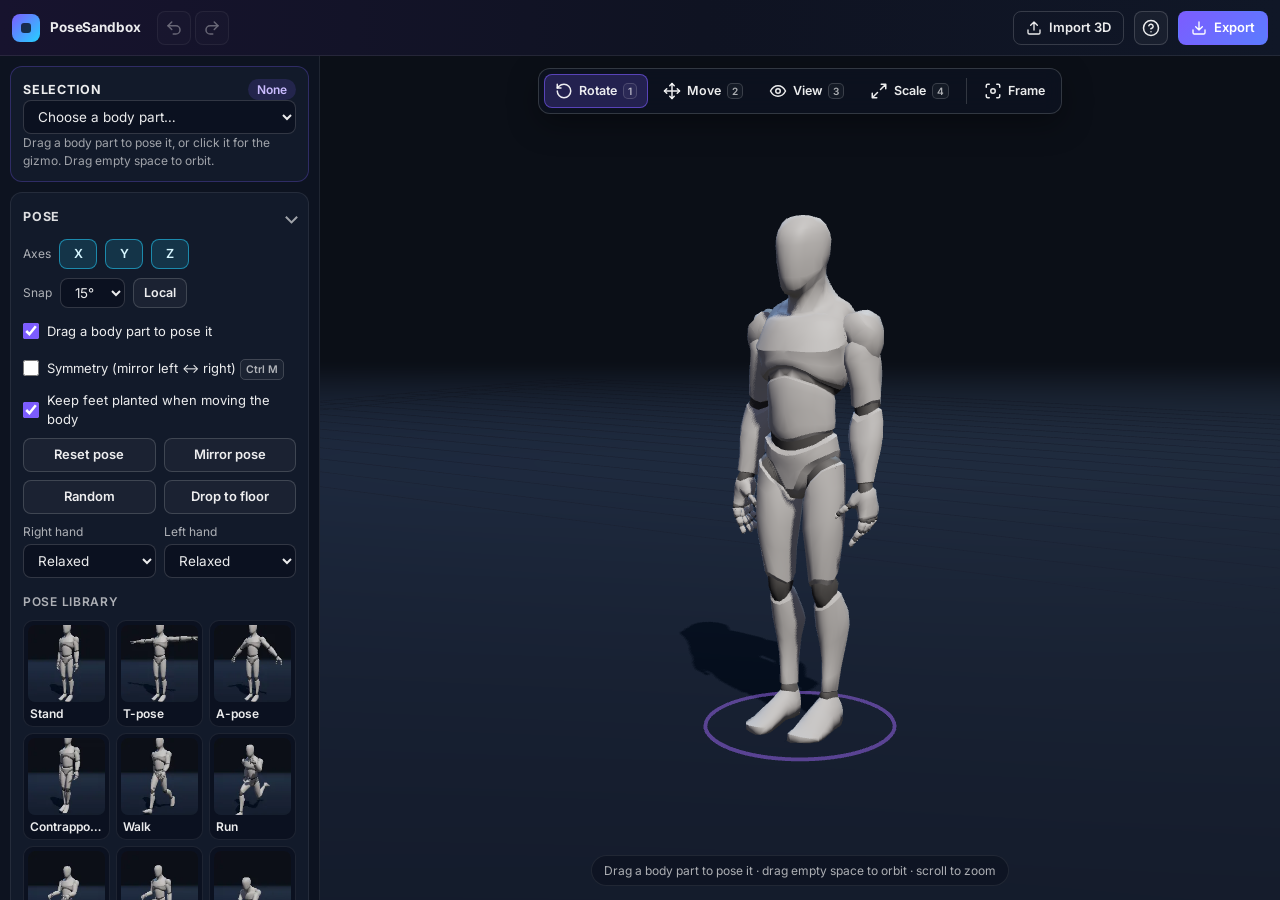
==== app.html @ a052dc4c "Several figures in one scene, and drag a body part to pose it Add figure / Remove figure (up to six)" ====
<!DOCTYPE html>
<html lang="en">
<head>
  <meta charset="UTF-8" />
  <meta name="viewport" content="width=device-width,initial-scale=1.0,viewport-fit=cover" />
  <meta name="description" content="PoseSandbox editor: pose an artist's mannequin in 3D, add props and lights, export clean PNG references." />
  <meta name="theme-color" content="#0b0f17" />
  <link rel="canonical" href="https://semo-el.github.io/PoseSandbox-V2/app.html" />
  <link rel="icon" type="image/svg+xml" href="./assets/favicon.svg" />
  <link rel="icon" type="image/png" sizes="48x48" href="./favicon.png" />
  <link rel="manifest" href="./site.webmanifest" />
  <title>PoseSandbox — Editor</title>
  <link rel="preconnect" href="https://fonts.googleapis.com" />
  <link rel="preconnect" href="https://fonts.gstatic.com" crossorigin />
  <link href="https://fonts.googleapis.com/css2?family=Inter:wght@400;500;600;700&display=swap" rel="stylesheet" />
  <link rel="stylesheet" href="./styles.css" />
  <script type="importmap">
    { "imports": { "three": "./vendor/three/three.module.js", "three/addons/": "./vendor/three/addons/" } }
  </script>
</head>
<body>
  <!-- icons: Lucide-style outlines, one family -->
  <svg width="0" height="0" style="position:absolute" aria-hidden="true">
    <defs>
      <symbol id="i-undo" viewBox="0 0 24 24"><path d="M9 14 4 9l5-5"/><path d="M4 9h10.5a5.5 5.5 0 0 1 0 11H11"/></symbol>
      <symbol id="i-redo" viewBox="0 0 24 24"><path d="m15 14 5-5-5-5"/><path d="M20 9H9.5a5.5 5.5 0 0 0 0 11H13"/></symbol>
      <symbol id="i-rotate" viewBox="0 0 24 24"><path d="M3 12a9 9 0 1 0 9-9 9.75 9.75 0 0 0-6.74 2.74L3 8"/><path d="M3 3v5h5"/></symbol>
      <symbol id="i-move" viewBox="0 0 24 24"><path d="M12 2v20M2 12h20"/><path d="m5 9-3 3 3 3M9 5l3-3 3 3M15 19l-3 3-3-3M19 9l3 3-3 3"/></symbol>
      <symbol id="i-scale" viewBox="0 0 24 24"><path d="M15 3h6v6M9 21H3v-6M21 3l-7 7M3 21l7-7"/></symbol>
      <symbol id="i-eye" viewBox="0 0 24 24"><path d="M2 12s3.5-7 10-7 10 7 10 7-3.5 7-10 7S2 12 2 12z"/><circle cx="12" cy="12" r="3"/></symbol>
      <symbol id="i-focus" viewBox="0 0 24 24"><path d="M3 7V5a2 2 0 0 1 2-2h2M17 3h2a2 2 0 0 1 2 2v2M21 17v2a2 2 0 0 1-2 2h-2M7 21H5a2 2 0 0 1-2-2v-2"/><circle cx="12" cy="12" r="3"/></symbol>
      <symbol id="i-download" viewBox="0 0 24 24"><path d="M21 15v4a2 2 0 0 1-2 2H5a2 2 0 0 1-2-2v-4"/><path d="m7 10 5 5 5-5M12 15V3"/></symbol>
      <symbol id="i-upload" viewBox="0 0 24 24"><path d="M21 15v4a2 2 0 0 1-2 2H5a2 2 0 0 1-2-2v-4"/><path d="m17 8-5-5-5 5M12 3v12"/></symbol>
      <symbol id="i-help" viewBox="0 0 24 24"><circle cx="12" cy="12" r="10"/><path d="M9.1 9a3 3 0 0 1 5.8 1c0 2-3 3-3 3M12 17h.01"/></symbol>
      <symbol id="i-bulb" viewBox="0 0 24 24"><path d="M9 18h6M10 22h4"/><path d="M12 2a7 7 0 0 0-4 12.7c.6.5 1 1.3 1 2.3h6c0-1 .4-1.8 1-2.3A7 7 0 0 0 12 2z"/></symbol>
      <symbol id="i-spot" viewBox="0 0 24 24"><path d="M9 3h6v4l3 7H6l3-7z"/><path d="M8 18l-2 3M16 18l2 3M12 18v3"/></symbol>
      <symbol id="i-trash" viewBox="0 0 24 24"><path d="M3 6h18M8 6V4h8v2M19 6l-1 14H6L5 6"/></symbol>
      <symbol id="i-copy" viewBox="0 0 24 24"><rect x="9" y="9" width="13" height="13" rx="2"/><path d="M5 15H4a2 2 0 0 1-2-2V4a2 2 0 0 1 2-2h9a2 2 0 0 1 2 2v1"/></symbol>
      <symbol id="i-x" viewBox="0 0 24 24"><path d="M18 6 6 18M6 6l12 12"/></symbol>
      <symbol id="i-sliders" viewBox="0 0 24 24"><path d="M4 21v-7M4 10V3M12 21v-9M12 8V3M20 21v-5M20 12V3M1 14h6M9 8h6M17 16h6"/></symbol>
    </defs>
  </svg>

  <header class="topbar">
    <a class="brand" href="./index.html" aria-label="PoseSandbox home"><span class="brand__mark" aria-hidden="true"></span><span class="brand__title">PoseSandbox</span></a>
    <div class="group" role="group" aria-label="History">
      <button class="iconbtn" id="btnUndo" type="button" aria-label="Undo" title="Undo (Ctrl+Z)" disabled><svg><use href="#i-undo"/></svg></button>
      <button class="iconbtn" id="btnRedo" type="button" aria-label="Redo" title="Redo (Ctrl+Shift+Z)" disabled><svg><use href="#i-redo"/></svg></button>
    </div>
    <div class="spacer"></div>
    <button class="btn btn--ghost" id="btnImport3D" type="button" title="Import a .glb or .gltf model"><svg><use href="#i-upload"/></svg><span class="lbl">Import 3D</span></button>
    <button class="iconbtn" id="btnHelp" type="button" aria-label="Help and shortcuts" title="Help (?)"><svg><use href="#i-help"/></svg></button>
    <button class="btn btn--primary" id="btnExport" type="button" title="Export PNG (Ctrl+E)"><svg><use href="#i-download"/></svg><span class="lbl">Export</span></button>
    <input id="fileModel" type="file" accept=".glb,.gltf" hidden />
  </header>

  <main class="layout">
    <aside class="panel" id="panel" aria-label="Tools">
      <button class="panel__handle" id="btnPanel" type="button" aria-expanded="false" aria-controls="panelBody"><svg><use href="#i-sliders"/></svg><span id="panelHandleText">Tools</span></button>
      <div class="panel__body" id="panelBody">

        <section class="card inspector" aria-labelledby="inspTitle">
          <div class="row row--between">
            <h2 class="card__title" id="inspTitle">Selection</h2>
            <span class="badge" id="selKind">None</span>
          </div>
          <label class="sr-only" for="jointSelect">Body part</label>
          <select id="jointSelect" class="select"></select>
          <p class="hint" id="selHint">Drag a body part to pose it, or click it for the gizmo. Drag empty space to orbit.</p>
          <div id="inspJoint" class="stack" hidden>
            <div class="row"><button class="btn" id="btnResetPart" type="button">Reset part</button><button class="btn" id="btnFocus" type="button">Focus <kbd>F</kbd></button></div>
          </div>
          <div id="inspItem" class="stack" hidden>
            <div class="row" id="propColorRow"><label class="label" for="propColor">Colour</label><input id="propColor" type="color" /></div>
            <div class="row"><button class="btn" id="btnDuplicate" type="button"><svg><use href="#i-copy"/></svg>Duplicate</button><button class="btn btn--danger" id="btnDelete" type="button"><svg><use href="#i-trash"/></svg>Delete</button></div>
            <button class="btn btn--link" id="btnLightSettings" type="button" hidden>Light settings ↓</button>
          </div>
        </section>

        <details class="card" data-key="pose" open>
          <summary>Pose</summary>
          <div class="stack">
            <div class="row" role="group" aria-label="Axis lock">
              <span class="label">Axes</span>
              <button class="chip is-on" data-axis="x" type="button" aria-pressed="true">X</button>
              <button class="chip is-on" data-axis="y" type="button" aria-pressed="true">Y</button>
              <button class="chip is-on" data-axis="z" type="button" aria-pressed="true">Z</button>
            </div>
            <div class="row">
              <label class="label" for="rotateSnap">Snap</label>
              <select id="rotateSnap" class="select select--sm"><option value="0">Off</option><option value="5">5°</option><option value="10">10°</option><option value="15" selected>15°</option><option value="45">45°</option></select>
              <button class="chip" id="btnSpace" type="button" aria-pressed="false" title="Gizmo axes follow the part (Local) or the world">Local</button>
            </div>
            <label class="toggle"><input type="checkbox" id="togGrab" checked /><span>Drag a body part to pose it</span></label>
            <label class="toggle"><input type="checkbox" id="togSym" /><span>Symmetry (mirror left ↔ right) <kbd>Ctrl M</kbd></span></label>
            <label class="toggle"><input type="checkbox" id="togPin" checked /><span>Keep feet planted when moving the body</span></label>
            <div class="grid2">
              <button class="btn" id="btnResetPose" type="button">Reset pose</button>
              <button class="btn" id="btnMirror" type="button">Mirror pose</button>
              <button class="btn" id="btnRandom" type="button">Random</button>
              <button class="btn" id="btnGround" type="button">Drop to floor</button>
            </div>
            <div class="grid2">
              <label class="field"><span class="label">Right hand</span><select id="handR" class="select" data-side="l"></select></label>
              <label class="field"><span class="label">Left hand</span><select id="handL" class="select" data-side="r"></select></label>
            </div>
            <h3 class="sub">Pose library</h3>
            <div class="tiles" id="presetGrid" aria-label="Pose library"></div>
          </div>
        </details>

        <details class="card" data-key="figure">
          <summary>Figure &amp; scene</summary>
          <div class="stack">
            <div class="grid2">
              <label class="field"><span class="label">Build</span><select id="figBuild" class="select"></select></label>
              <label class="field"><span class="label">Material</span><select id="figSkin" class="select"></select></label>
            </div>
            <p class="hint" id="figCount">One figure</p>
            <div class="grid2"><button class="btn" id="btnAddFigure" type="button">Add figure</button><button class="btn btn--danger" id="btnRemoveFigure" type="button" disabled>Remove figure</button></div>
            <label class="field"><span class="label">Background</span><select id="bgTone" class="select"></select></label>
            <div class="grid2">
              <label class="toggle"><input type="checkbox" id="togGrid" checked /><span>Grid</span></label>
              <label class="toggle"><input type="checkbox" id="togFloor" checked /><span>Floor</span></label>
              <label class="toggle"><input type="checkbox" id="togHighlight" checked /><span>Highlight</span></label>
              <label class="toggle"><input type="checkbox" id="togAxes" /><span>Axes</span></label>
            </div>
            <label class="toggle"><input type="checkbox" id="togPerf" /><span>Show render stats</span></label>
          </div>
        </details>

        <details class="card" data-key="props">
          <summary>Props</summary>
          <div class="stack">
            <div class="grid3" id="propButtons"></div>
            <div class="grid2"><button class="btn" id="btnScatter" type="button">Scatter 5</button><button class="btn btn--danger" id="btnClearProps" type="button">Remove all</button></div>
          </div>
        </details>

        <details class="card" data-key="lighting" id="lightingSection">
          <summary>Lighting</summary>
          <div class="stack">
            <div class="grid2">
              <label class="field"><span class="label">Studio preset</span><select id="lightPreset" class="select"><option value="studio">Studio</option><option value="flat">Flat</option><option value="moody">Moody</option><option value="rim">Rim</option><option value="sunset">Sunset</option></select></label>
              <label class="field"><span class="label">Key from</span><select id="keyDir" class="select"><option value="front_right">Front right</option><option value="front_left">Front left</option><option value="front">Front</option><option value="left">Side left</option><option value="right">Side right</option><option value="top">Top</option><option value="back_right">Back right</option><option value="back_left">Back left</option></select></label>
            </div>
            <div id="studioRows" class="stack stack--tight"></div>

            <h3 class="sub">Your lights</h3>
            <div class="grid2">
              <button class="btn" id="btnAddPoint" type="button"><svg><use href="#i-bulb"/></svg>Add point light</button>
              <button class="btn" id="btnAddSpot" type="button"><svg><use href="#i-spot"/></svg>Add spot light</button>
            </div>
            <ul class="list" id="lightList" aria-label="Your lights"></ul>
            <div id="lightEditor" class="stack editor" hidden>
              <div class="row row--between"><strong id="leTitle">Light</strong><span class="hint">Move <kbd>2</kbd> places it · Rotate <kbd>1</kbd> aims a spot</span></div>
              <div class="row"><label class="label" for="leColor">Colour</label><input type="color" id="leColor" /></div>
              <label class="slider"><span class="label">Brightness</span><input type="range" id="leIntensity" min="0" max="80" step="0.5" /><output id="leIntensityOut"></output></label>
              <label class="slider"><span class="label">Range</span><input type="range" id="leRange" min="0" max="20" step="0.1" /><output id="leRangeOut"></output></label>
              <label class="slider" data-spot><span class="label">Cone</span><input type="range" id="leAngle" min="3" max="85" step="1" /><output id="leAngleOut"></output></label>
              <label class="slider" data-spot><span class="label">Softness</span><input type="range" id="lePenumbra" min="0" max="1" step="0.01" /><output id="lePenumbraOut"></output></label>
              <div class="grid2">
                <label class="toggle"><input type="checkbox" id="leShadow" /><span>Cast shadows</span></label>
                <label class="toggle"><input type="checkbox" id="leBulb" /><span>Show bulb</span></label>
              </div>
              <div class="grid2"><button class="btn" id="leAim" type="button">Aim at figure</button><button class="btn btn--danger" id="leDelete" type="button"><svg><use href="#i-trash"/></svg>Delete light</button></div>
            </div>
          </div>
        </details>

        <details class="card" data-key="camera">
          <summary>Camera</summary>
          <div class="stack">
            <label class="slider"><span class="label">Lens</span><input type="range" id="lens" min="18" max="135" step="1" value="35" /><output id="lensOut">35 mm</output></label>
            <div class="grid3" id="viewButtons">
              <button class="btn" data-view="front" type="button">Front</button><button class="btn" data-view="left" type="button">Left</button><button class="btn" data-view="right" type="button">Right</button>
              <button class="btn" data-view="back" type="button">Back</button><button class="btn" data-view="top" type="button">Top</button><button class="btn" data-view="threequarter" type="button">¾ view</button>
            </div>
            <button class="btn" id="btnFrame" type="button">Frame the figure</button>
          </div>
        </details>

        <details class="card" data-key="reference">
          <summary>Reference image</summary>
          <div class="stack">
            <p class="hint">Pin a photo or sketch to the camera and match the pose to it. You can also drop an image on the view.</p>
            <div class="grid2"><button class="btn" id="btnRefLoad" type="button">Load image</button><button class="btn" id="btnRefClear" type="button">Clear</button></div>
            <input id="fileRef" type="file" accept="image/*" hidden />
            <div class="grid2">
              <label class="toggle"><input type="checkbox" id="refShow" /><span>Show</span></label>
              <label class="toggle"><input type="checkbox" id="refBehind" /><span>Behind figure</span></label>
              <label class="toggle"><input type="checkbox" id="refFlip" /><span>Flip</span></label>
            </div>
            <label class="slider"><span class="label">Opacity</span><input type="range" id="refOpacity" min="0.05" max="1" step="0.01" /><output></output></label>
            <label class="slider"><span class="label">Size</span><input type="range" id="refSize" min="0.1" max="1.6" step="0.01" /><output></output></label>
            <label class="slider"><span class="label">Offset X</span><input type="range" id="refOffsetX" min="-1" max="1" step="0.01" /><output></output></label>
            <label class="slider"><span class="label">Offset Y</span><input type="range" id="refOffsetY" min="-0.6" max="0.6" step="0.01" /><output></output></label>
          </div>
        </details>

        <details class="card" data-key="gallery">
          <summary>Saved poses</summary>
          <div class="stack">
            <label class="field"><span class="label">Notes (saved with the pose)</span><textarea id="poseNotes" class="textarea" rows="2" placeholder="e.g. hero pose, low angle"></textarea></label>
            <button class="btn btn--primary" id="btnSaveGallery" type="button">Save to gallery <kbd>Ctrl S</kbd></button>
            <div class="grid2"><button class="btn" id="btnSaveFile" type="button">Save file (.json)</button><button class="btn" id="btnOpenFile" type="button">Open files</button></div>
            <input id="filePose" type="file" accept=".json,application/json" multiple hidden />
            <div class="tiles" id="poseGallery" aria-label="Saved poses"></div>
            <div class="grid3"><button class="btn" id="btnRename" type="button">Rename</button><button class="btn" id="btnDeletePose" type="button">Delete</button><button class="btn" id="btnExportGallery" type="button">Export all</button></div>
            <button class="btn btn--danger" id="btnClearGallery" type="button">Delete all saved poses</button>
          </div>
        </details>
      </div>
    </aside>

    <section class="viewport" id="viewport" aria-label="3D view">
      <canvas id="c" aria-label="3D posing view"></canvas>
      <div class="vbar" role="toolbar" aria-label="Tools">
        <button class="vbtn is-on" data-mode="rotate" type="button" aria-pressed="true" title="Rotate (1)"><svg><use href="#i-rotate"/></svg><span>Rotate</span><kbd>1</kbd></button>
        <button class="vbtn" data-mode="move" type="button" aria-pressed="false" title="Move (2) — drag a hand or foot and the limb follows"><svg><use href="#i-move"/></svg><span>Move</span><kbd>2</kbd></button>
        <button class="vbtn" data-mode="view" type="button" aria-pressed="false" title="View only (3) — no gizmo"><svg><use href="#i-eye"/></svg><span>View</span><kbd>3</kbd></button>
        <button class="vbtn" data-mode="scale" type="button" aria-pressed="false" title="Scale (4)"><svg><use href="#i-scale"/></svg><span>Scale</span><kbd>4</kbd></button>
        <span class="vsep" aria-hidden="true"></span>
        <button class="vbtn" id="btnFocusBar" type="button" title="Frame selection (F)"><svg><use href="#i-focus"/></svg><span>Frame</span></button>
      </div>
      <p class="vhint" id="vhint">Drag a body part to pose it · drag empty space to orbit · scroll to zoom</p>
      <div class="perf" id="perf" hidden></div>
      <div class="toast" id="toast" role="status" aria-live="polite"></div>
      <div class="dropzone" id="dropzone" hidden>Drop an image (reference), a pose .json or a .glb model</div>
    </section>
  </main>

  <dialog id="exportDialog" aria-labelledby="exportTitle">
    <form method="dialog" class="dialog">
      <div class="row row--between"><h2 id="exportTitle">Export PNG</h2><button class="iconbtn" value="cancel" aria-label="Close"><svg><use href="#i-x"/></svg></button></div>
      <fieldset class="seg"><legend class="label">Size</legend>
        <label><input type="radio" name="scale" value="1" /><span>1×</span></label>
        <label><input type="radio" name="scale" value="2" checked /><span>2×</span></label>
        <label><input type="radio" name="scale" value="4" /><span>4×</span></label>
      </fieldset>
      <p class="hint" id="exportSize"></p>
      <fieldset class="stack stack--tight"><legend class="label">Include</legend>
        <label class="toggle"><input type="checkbox" name="transparent" /><span>Transparent background (figure + shadow only)</span></label>
        <label class="toggle"><input type="checkbox" name="floor" checked /><span>Floor and shadows</span></label>
        <label class="toggle"><input type="checkbox" name="grid" /><span>Grid</span></label>
        <label class="toggle"><input type="checkbox" name="reference" /><span>Reference image</span></label>
      </fieldset>
      <p class="hint">The gizmo, highlights and light bulbs are never included.</p>
      <div class="row row--end">
        <button class="btn" type="button" id="btnCopyPng"><svg><use href="#i-copy"/></svg>Copy</button>
        <button class="btn btn--primary" type="button" id="btnDownloadPng"><svg><use href="#i-download"/></svg>Download PNG</button>
      </div>
    </form>
  </dialog>

  <dialog id="helpDialog" aria-labelledby="helpTitle">
    <div class="dialog">
      <div class="row row--between"><h2 id="helpTitle">How it works</h2><form method="dialog"><button class="iconbtn" aria-label="Close"><svg><use href="#i-x"/></svg></button></form></div>
      <ul class="helplist">
        <li><b>Drag a body part</b> to pose it: a hand or foot pulls the whole limb, the pelvis moves the body over planted feet, the floor ring slides the figure, anything else swings about its joint.</li>
        <li><b>Click</b> a body part, prop or light to select it. <b>Drag empty space</b> to orbit, <b>right-drag</b> to pan, <b>scroll</b> to zoom.</li>
        <li><b>Add figure</b> (Figure &amp; scene) puts another mannequin in the scene; each has its own pose, build and material.</li>
        <li><b>Rotate</b> turns the selected joint. <b>Move</b> on a hand or foot bends the whole limb (IK); on the body it moves the hips with the feet planted; the ring on the floor moves the whole figure.</li>
        <li>Add <b>point and spot lights</b> in Lighting, then place them with Move and aim spots with Rotate.</li>
        <li><b>Export</b> gives a clean PNG (no gizmo) at 1×, 2× or 4×, optionally transparent.</li>
      </ul>
      <table class="keys">
        <tr><td><kbd>1</kbd> <kbd>2</kbd> <kbd>3</kbd> <kbd>4</kbd></td><td>Rotate · Move · View · Scale</td></tr>
        <tr><td><kbd>Ctrl Z</kbd> / <kbd>Ctrl Shift Z</kbd></td><td>Undo / redo</td></tr>
        <tr><td><kbd>F</kbd></td><td>Frame the selection</td></tr>
        <tr><td><kbd>[</kbd> <kbd>]</kbd></td><td>Select the parent / child joint</td></tr>
        <tr><td><kbd>Ctrl M</kbd></td><td>Symmetry on/off</td></tr>
        <tr><td><kbd>Ctrl D</kbd></td><td>Duplicate the figure, prop or light</td></tr>
        <tr><td><kbd>Delete</kbd></td><td>Delete prop, light or model (a figure: select its floor ring)</td></tr>
        <tr><td><kbd>Ctrl S</kbd> · <kbd>Ctrl E</kbd></td><td>Save to gallery · Export</td></tr>
        <tr><td><kbd>Esc</kbd></td><td>Deselect</td></tr>
      </table>
      <p class="hint">Your work is kept in this browser between visits. Use “Save file” or “Export all” for a backup.</p>
    </div>
  </dialog>

  <div class="fatal" id="fatal" hidden><h2>Something went wrong</h2><pre id="fatalText"></pre><p>Try a reload. If it keeps happening, your browser may not support WebGL.</p></div>

  <script type="module" src="./app.js"></script>
</body>
</html>
---- styles.css ----
/* styles.css — PoseSandbox editor */
:root {
  --bg: #0b0f17;
  --surface: #121a2a;
  --surface2: #172136;
  --line: rgba(255, 255, 255, 0.08);
  --line2: rgba(255, 255, 255, 0.16);
  --text: rgba(255, 255, 255, 0.92);
  --muted: rgba(255, 255, 255, 0.66);
  --faint: rgba(255, 255, 255, 0.6);
  --accent: #7c5cff;
  --accent2: #24d2ff;
  --danger: #ff6b86;
  --r: 10px;
  --font: "Inter", system-ui, -apple-system, "Segoe UI", Roboto, sans-serif;
  --topbar: 56px;
  --panel-w: 320px;
  --tap: 34px;
}
@media (pointer: coarse) { :root { --tap: 44px; } }

* { box-sizing: border-box; }
html, body { height: 100%; margin: 0; }
body { background: var(--bg); color: var(--text); font: 13.5px/1.45 var(--font); overflow: hidden; -webkit-font-smoothing: antialiased; }
button, input, select, textarea { font: inherit; color: inherit; }
svg { width: 18px; height: 18px; fill: none; stroke: currentColor; stroke-width: 2; stroke-linecap: round; stroke-linejoin: round; flex: none; }
kbd { font: 600 10.5px/1 var(--font); padding: 3px 5px; border-radius: 5px; border: 1px solid var(--line2); color: var(--muted); background: rgba(255,255,255,0.04); }
.sr-only { position: absolute; width: 1px; height: 1px; overflow: hidden; clip: rect(0 0 0 0); white-space: nowrap; }
:focus-visible { outline: 2px solid var(--accent2); outline-offset: 2px; }
[hidden] { display: none !important; }

/* top bar */
.topbar { height: var(--topbar); display: flex; align-items: center; gap: 10px; padding: 0 12px; padding-top: env(safe-area-inset-top); border-bottom: 1px solid var(--line); background: linear-gradient(90deg, #17132e, #0f1322 55%, #101727); }
.brand { display: flex; align-items: center; gap: 10px; color: var(--text); text-decoration: none; font-weight: 700; letter-spacing: -0.01em; margin-right: 6px; }
.brand__mark { width: 28px; height: 28px; border-radius: 8px; background: linear-gradient(135deg, var(--accent), var(--accent2)); position: relative; }
.brand__mark::after { content: ""; position: absolute; inset: 9px; border-radius: 3px; background: rgba(0,0,0,0.7); }
.group { display: flex; gap: 4px; }
.spacer { flex: 1; }

/* buttons */
.btn, .iconbtn, .chip, .vbtn { border: 1px solid var(--line2); background: rgba(255,255,255,0.04); border-radius: 8px; cursor: pointer; transition: background .15s, border-color .15s, transform .08s; }
.btn { min-height: var(--tap); padding: 0 12px; display: inline-flex; align-items: center; justify-content: center; gap: 7px; font-weight: 600; font-size: 13px; }
.btn svg { width: 16px; height: 16px; }
.btn:hover, .iconbtn:hover, .chip:hover, .vbtn:hover { background: rgba(255,255,255,0.09); border-color: rgba(255,255,255,0.24); }
.btn:active, .iconbtn:active, .vbtn:active { transform: scale(0.97); }
.btn:disabled, .iconbtn:disabled { opacity: 0.38; cursor: default; transform: none; }
.btn--primary { background: linear-gradient(135deg, #7c5cff, #5b7cff); border-color: transparent; color: #fff; }
.btn--primary:hover { background: linear-gradient(135deg, #8d71ff, #6d8bff); }
.btn--ghost { background: transparent; }
.btn--danger { color: #ffb3c1; border-color: rgba(255,107,134,0.35); }
.btn--danger:hover { background: rgba(255,107,134,0.12); border-color: rgba(255,107,134,0.6); }
.btn--link { border: 0; background: none; color: var(--accent2); padding: 0; min-height: 0; justify-content: flex-start; }
.iconbtn { width: var(--tap); height: var(--tap); display: inline-grid; place-items: center; padding: 0; }
.chip { min-height: 30px; min-width: 38px; padding: 0 10px; font-weight: 600; font-size: 12.5px; }
.chip.is-on, .chip[aria-pressed="true"] { background: rgba(36,210,255,0.14); border-color: rgba(36,210,255,0.55); color: #d6f6ff; }

/* layout */
.layout { height: calc(100% - var(--topbar)); display: grid; grid-template-columns: var(--panel-w) minmax(0, 1fr); }
.panel { border-right: 1px solid var(--line); background: #0d1320; min-height: 0; display: flex; flex-direction: column; }
.panel__handle { display: none; }
.panel__body { overflow-y: auto; padding: 10px; display: flex; flex-direction: column; gap: 10px; overscroll-behavior: contain; scrollbar-width: thin; scrollbar-color: #2a3550 transparent; }

.card { background: var(--surface); border: 1px solid var(--line); border-radius: 12px; padding: 12px; }
.card > summary { cursor: pointer; list-style: none; font-weight: 700; font-size: 12.5px; letter-spacing: 0.06em; text-transform: uppercase; color: rgba(255,255,255,0.86); display: flex; align-items: center; justify-content: space-between; min-height: 24px; }
.card > summary::-webkit-details-marker { display: none; }
.card > summary::after { content: ""; width: 7px; height: 7px; border-right: 2px solid var(--faint); border-bottom: 2px solid var(--faint); transform: rotate(-45deg); transition: transform .15s; }
.card[open] > summary { margin-bottom: 10px; }
.card[open] > summary::after { transform: rotate(45deg); }
.card__title { margin: 0; font-size: 12.5px; letter-spacing: 0.06em; text-transform: uppercase; }
.inspector { border-color: rgba(124,92,255,0.28); }
.badge { font-size: 12px; font-weight: 600; color: #cbbcff; background: rgba(124,92,255,0.16); border-radius: 999px; padding: 2px 9px; max-width: 60%; overflow: hidden; text-overflow: ellipsis; white-space: nowrap; }

.stack { display: flex; flex-direction: column; gap: 9px; }
.stack--tight { gap: 6px; }
.row { display: flex; align-items: center; gap: 8px; flex-wrap: wrap; }
.row--between { justify-content: space-between; flex-wrap: nowrap; }
.row--end { justify-content: flex-end; }
.row .btn { flex: 1; }
.grid2 { display: grid; grid-template-columns: 1fr 1fr; gap: 8px; }
.grid3 { display: grid; grid-template-columns: repeat(3, 1fr); gap: 6px; }
.grid3 .btn { padding: 0 6px; font-size: 12.5px; }
.sub { margin: 6px 0 0; font-size: 12px; color: var(--muted); font-weight: 600; text-transform: uppercase; letter-spacing: 0.06em; }
.label { font-size: 12px; color: var(--muted); }
.hint { margin: 0; font-size: 12px; color: var(--faint); }
.field { display: flex; flex-direction: column; gap: 4px; min-width: 0; }

.select, .textarea { width: 100%; background: #0b1120; border: 1px solid var(--line2); border-radius: 8px; padding: 0 10px; min-height: var(--tap); }
.select--sm { width: auto; min-height: 30px; }
.textarea { padding: 8px 10px; resize: vertical; }
input[type="color"] { width: 44px; height: 30px; padding: 0 2px; border: 1px solid var(--line2); border-radius: 8px; background: #0b1120; cursor: pointer; }
.toggle { display: flex; align-items: center; gap: 8px; cursor: pointer; min-height: 28px; font-size: 13px; }
.toggle input { width: 16px; height: 16px; accent-color: var(--accent); margin: 0; flex: none; }
.slider { display: grid; grid-template-columns: 74px minmax(0, 1fr) 52px; align-items: center; gap: 8px; }
.slider input { width: 100%; accent-color: var(--accent); }
.slider output { font-size: 12px; color: var(--muted); text-align: right; font-variant-numeric: tabular-nums; }
.studio-row { display: grid; grid-template-columns: 74px minmax(0, 1fr) 44px; align-items: center; gap: 8px; }
.studio-row input[type="range"] { width: 100%; accent-color: var(--accent); }

/* tiles (presets, gallery) */
.tiles { display: grid; grid-template-columns: repeat(auto-fill, minmax(84px, 1fr)); gap: 6px; }
.tile { display: flex; flex-direction: column; align-items: stretch; gap: 3px; padding: 4px; border-radius: 10px; border: 1px solid var(--line); background: #0b1120; cursor: pointer; text-align: left; min-width: 0; }
.tile img { width: 100%; aspect-ratio: 1; object-fit: cover; border-radius: 7px; background: #0f1625; display: block; }
.tile__name { font-size: 12px; font-weight: 600; white-space: nowrap; overflow: hidden; text-overflow: ellipsis; padding: 0 2px; }
.tile__meta { font-size: 11px; color: var(--faint); padding: 0 2px; }
.tile:hover { border-color: var(--line2); }
.tile.is-active { border-color: rgba(124,92,255,0.75); box-shadow: 0 0 0 1px rgba(124,92,255,0.4); }

/* lights list */
.list { list-style: none; margin: 0; padding: 0; display: flex; flex-direction: column; gap: 6px; }
.list li { display: flex; gap: 6px; }
.list .pick { flex: 1; min-height: var(--tap); display: flex; align-items: center; gap: 9px; padding: 0 10px; border-radius: 8px; border: 1px solid var(--line); background: #0b1120; cursor: pointer; text-align: left; }
.list .pick[aria-pressed="true"] { border-color: rgba(124,92,255,0.75); background: rgba(124,92,255,0.1); }
.swatch { width: 14px; height: 14px; border-radius: 50%; box-shadow: 0 0 10px currentColor; background: currentColor; flex: none; }
.editor { border-top: 1px solid var(--line); padding-top: 10px; }

/* viewport */
.viewport { position: relative; min-width: 0; min-height: 0; overflow: hidden; }
#c { position: absolute; inset: 0; width: 100%; height: 100%; display: block; touch-action: none; outline: none; }
.vbar { position: absolute; top: 12px; left: 50%; transform: translateX(-50%); display: flex; gap: 4px; padding: 5px; border-radius: 12px; background: rgba(13,19,32,0.82); border: 1px solid var(--line2); backdrop-filter: blur(10px); box-shadow: 0 10px 30px rgba(0,0,0,0.35); }
.vbtn { display: inline-flex; align-items: center; gap: 6px; min-height: var(--tap); padding: 0 10px; border-color: transparent; background: transparent; font-weight: 600; font-size: 12.5px; }
.vbtn.is-on { background: rgba(124,92,255,0.22); border-color: rgba(124,92,255,0.6); }
.vbtn kbd { padding: 2px 4px; font-size: 10px; }
.vsep { width: 1px; background: var(--line2); margin: 4px 2px; }
.vhint { position: absolute; left: 50%; bottom: 14px; transform: translateX(-50%); margin: 0; padding: 6px 12px; border-radius: 999px; background: rgba(13,19,32,0.72); border: 1px solid var(--line); font-size: 12px; color: var(--muted); white-space: nowrap; max-width: calc(100% - 24px); overflow: hidden; text-overflow: ellipsis; pointer-events: none; }
.perf { position: absolute; top: 12px; right: 12px; font: 12px/1.4 ui-monospace, Consolas, monospace; color: #bfe9ff; background: rgba(0,0,0,0.5); padding: 6px 9px; border-radius: 8px; pointer-events: none; }
.toast { position: absolute; left: 50%; bottom: 52px; transform: translate(-50%, 8px); opacity: 0; transition: opacity .18s, transform .18s; background: #1b2540; border: 1px solid var(--line2); padding: 8px 14px; border-radius: 10px; font-weight: 600; pointer-events: none; max-width: calc(100% - 24px); text-align: center; }
.toast.show { opacity: 1; transform: translate(-50%, 0); }
.dropzone { position: absolute; inset: 12px; display: grid; place-items: center; border: 2px dashed rgba(36,210,255,0.6); border-radius: 16px; background: rgba(11,15,23,0.7); font-weight: 600; font-size: 15px; pointer-events: none; }

/* dialogs */
dialog { border: 1px solid var(--line2); border-radius: 14px; background: #111a2b; color: var(--text); padding: 0; width: min(440px, calc(100vw - 24px)); box-shadow: 0 30px 80px rgba(0,0,0,0.6); }
dialog::backdrop { background: rgba(4,6,12,0.6); backdrop-filter: blur(2px); }
.dialog { padding: 16px; display: flex; flex-direction: column; gap: 12px; }
.dialog h2 { margin: 0; font-size: 19px; letter-spacing: -0.01em; }
fieldset { border: 0; padding: 0; margin: 0; }
.seg { display: flex; gap: 6px; align-items: center; }
.seg legend { margin-bottom: 6px; }
.seg label { flex: 1; }
.seg input { position: absolute; opacity: 0; }
.seg span { display: grid; place-items: center; min-height: 38px; border-radius: 8px; border: 1px solid var(--line2); cursor: pointer; font-weight: 700; }
.seg input:checked + span { background: rgba(124,92,255,0.24); border-color: rgba(124,92,255,0.7); }
.seg input:focus-visible + span { outline: 2px solid var(--accent2); outline-offset: 2px; }
.helplist { margin: 0; padding-left: 18px; display: flex; flex-direction: column; gap: 6px; color: var(--muted); }
.helplist b { color: var(--text); }
.keys { border-collapse: collapse; width: 100%; font-size: 13px; }
.keys td { padding: 5px 0; border-bottom: 1px solid var(--line); }
.keys td:first-child { white-space: nowrap; padding-right: 12px; }
.fatal { position: fixed; inset: 0; display: grid; place-content: center; gap: 8px; padding: 24px; background: rgba(5,7,12,0.92); z-index: 10; text-align: center; }
.fatal pre { max-width: 90vw; white-space: pre-wrap; color: var(--danger); text-align: left; }

/* phones and small tablets: the view takes the screen, tools live in a bottom sheet */
@media (max-width: 820px) {
  :root { --topbar: 52px; }
  .lbl, .brand__title { display: none; }
  .layout { display: block; position: relative; }
  .viewport { position: absolute; inset: 0; }
  .panel { position: absolute; left: 0; right: 0; bottom: 0; z-index: 5; max-height: 72%; border-right: 0; border-top: 1px solid var(--line2); border-radius: 16px 16px 0 0; box-shadow: 0 -12px 40px rgba(0,0,0,0.5); transform: translateY(calc(100% - 52px - env(safe-area-inset-bottom))); transition: transform .25s ease; }
  .panel.is-open { transform: none; }
  .panel__handle { display: flex; align-items: center; justify-content: center; gap: 8px; min-height: 52px; border: 0; background: none; font-weight: 700; cursor: pointer; flex: none; }
  .panel__body { padding-bottom: calc(12px + env(safe-area-inset-bottom)); }
  .vbar { top: 10px; max-width: calc(100% - 16px); }
  .vbtn span, .vbtn kbd { display: none; }
  .vhint { bottom: 64px; }
  .toast { bottom: 100px; }
}
@media (prefers-reduced-motion: reduce) { *, *::before, *::after { transition: none !important; } }
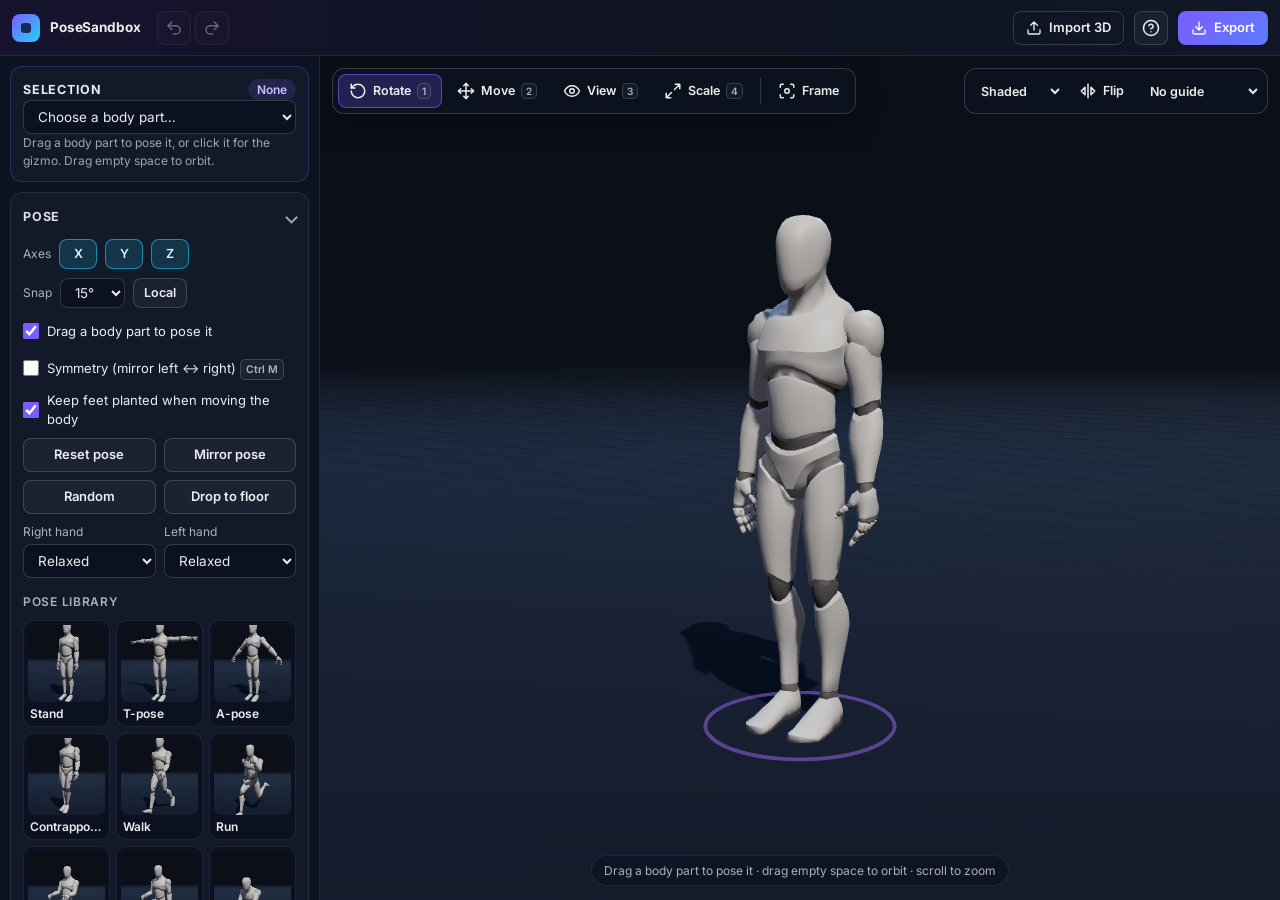
==== commit f228eaaf: "Looks, flip and framing guides: see the pose the way you will draw it Look (top right, key L): Value" ====
--- a/app.html
+++ b/app.html
@@ -37,6 +37,7 @@
       <symbol id="i-trash" viewBox="0 0 24 24"><path d="M3 6h18M8 6V4h8v2M19 6l-1 14H6L5 6"/></symbol>
       <symbol id="i-copy" viewBox="0 0 24 24"><rect x="9" y="9" width="13" height="13" rx="2"/><path d="M5 15H4a2 2 0 0 1-2-2V4a2 2 0 0 1 2-2h9a2 2 0 0 1 2 2v1"/></symbol>
       <symbol id="i-x" viewBox="0 0 24 24"><path d="M18 6 6 18M6 6l12 12"/></symbol>
+      <symbol id="i-flip" viewBox="0 0 24 24"><path d="M12 3v18"/><path d="M8 7 3 12l5 5V7zM16 7l5 5-5 5V7z"/></symbol>
       <symbol id="i-sliders" viewBox="0 0 24 24"><path d="M4 21v-7M4 10V3M12 21v-9M12 8V3M20 21v-5M20 12V3M1 14h6M9 8h6M17 16h6"/></symbol>
     </defs>
   </svg>
@@ -223,6 +224,14 @@
         <span class="vsep" aria-hidden="true"></span>
         <button class="vbtn" id="btnFocusBar" type="button" title="Frame selection (F)"><svg><use href="#i-focus"/></svg><span>Frame</span></button>
       </div>
+      <div class="vopts" role="group" aria-label="Picture">
+        <label class="sr-only" for="lookSelect">Look</label>
+        <select id="lookSelect" class="select select--sm" title="How the picture is drawn (L)"></select>
+        <button class="vbtn" id="btnFlip" type="button" aria-pressed="false" title="Flip the view left ↔ right (H)"><svg><use href="#i-flip"/></svg><span>Flip</span></button>
+        <label class="sr-only" for="guideSelect">Framing guide</label>
+        <select id="guideSelect" class="select select--sm" title="Framing guide — Export crops to it"></select>
+      </div>
+      <div class="guide" id="guide" hidden></div>
       <p class="vhint" id="vhint">Drag a body part to pose it · drag empty space to orbit · scroll to zoom</p>
       <div class="perf" id="perf" hidden></div>
       <div class="toast" id="toast" role="status" aria-live="polite"></div>
@@ -262,12 +271,14 @@
         <li><b>Add figure</b> (Figure &amp; scene) puts another mannequin in the scene; each has its own pose, build and material.</li>
         <li><b>Rotate</b> turns the selected joint. <b>Move</b> on a hand or foot bends the whole limb (IK); on the body it moves the hips with the feet planted; the ring on the floor moves the whole figure.</li>
         <li>Add <b>point and spot lights</b> in Lighting, then place them with Move and aim spots with Rotate.</li>
-        <li><b>Export</b> gives a clean PNG (no gizmo) at 1×, 2× or 4×, optionally transparent.</li>
+        <li><b>Look</b> (top right) redraws the picture as flat <b>Values</b>, <b>Ink</b> line art or a <b>Silhouette</b>; <b>Flip</b> mirrors the view; a <b>framing guide</b> shows the crop.</li>
+        <li><b>Export</b> gives a clean PNG (no gizmo) of what you see — look, flip and crop included — at 1×, 2× or 4×, optionally transparent.</li>
       </ul>
       <table class="keys">
         <tr><td><kbd>1</kbd> <kbd>2</kbd> <kbd>3</kbd> <kbd>4</kbd></td><td>Rotate · Move · View · Scale</td></tr>
         <tr><td><kbd>Ctrl Z</kbd> / <kbd>Ctrl Shift Z</kbd></td><td>Undo / redo</td></tr>
         <tr><td><kbd>F</kbd></td><td>Frame the selection</td></tr>
+        <tr><td><kbd>L</kbd> · <kbd>H</kbd></td><td>Next look · Flip the view</td></tr>
         <tr><td><kbd>[</kbd> <kbd>]</kbd></td><td>Select the parent / child joint</td></tr>
         <tr><td><kbd>Ctrl M</kbd></td><td>Symmetry on/off</td></tr>
         <tr><td><kbd>Ctrl D</kbd></td><td>Duplicate the figure, prop or light</td></tr>
--- a/styles.css
+++ b/styles.css
@@ -116,11 +116,20 @@
 /* viewport */
 .viewport { position: relative; min-width: 0; min-height: 0; overflow: hidden; }
 #c { position: absolute; inset: 0; width: 100%; height: 100%; display: block; touch-action: none; outline: none; }
-.vbar { position: absolute; top: 12px; left: 50%; transform: translateX(-50%); display: flex; gap: 4px; padding: 5px; border-radius: 12px; background: rgba(13,19,32,0.82); border: 1px solid var(--line2); backdrop-filter: blur(10px); box-shadow: 0 10px 30px rgba(0,0,0,0.35); }
+.vbar { position: absolute; top: 12px; left: 12px; display: flex; gap: 4px; padding: 5px; border-radius: 12px; background: rgba(13,19,32,0.82); border: 1px solid var(--line2); backdrop-filter: blur(10px); box-shadow: 0 10px 30px rgba(0,0,0,0.35); }
 .vbtn { display: inline-flex; align-items: center; gap: 6px; min-height: var(--tap); padding: 0 10px; border-color: transparent; background: transparent; font-weight: 600; font-size: 12.5px; }
 .vbtn.is-on { background: rgba(124,92,255,0.22); border-color: rgba(124,92,255,0.6); }
 .vbtn kbd { padding: 2px 4px; font-size: 10px; }
 .vsep { width: 1px; background: var(--line2); margin: 4px 2px; }
+.vopts { position: absolute; top: 12px; right: 12px; display: flex; gap: 4px; align-items: center; padding: 5px; border-radius: 12px; background: rgba(13,19,32,0.82); border: 1px solid var(--line2); backdrop-filter: blur(10px); }
+.vopts .select { background: transparent; border-color: transparent; font-weight: 600; font-size: 12.5px; padding: 0 6px; min-height: var(--tap); cursor: pointer; }
+.vopts .select:hover { background: rgba(255,255,255,0.09); }
+.vopts option { background: #111a2b; }
+#c.is-flipped { transform: scaleX(-1); }
+.guide { position: absolute; pointer-events: none; background:
+  linear-gradient(to right, transparent calc(33.333% - 0.5px), rgba(255,255,255,0.28) calc(33.333% - 0.5px), rgba(255,255,255,0.28) calc(33.333% + 0.5px), transparent calc(33.333% + 0.5px), transparent calc(66.666% - 0.5px), rgba(255,255,255,0.28) calc(66.666% - 0.5px), rgba(255,255,255,0.28) calc(66.666% + 0.5px), transparent calc(66.666% + 0.5px)),
+  linear-gradient(to bottom, transparent calc(33.333% - 0.5px), rgba(255,255,255,0.28) calc(33.333% - 0.5px), rgba(255,255,255,0.28) calc(33.333% + 0.5px), transparent calc(33.333% + 0.5px), transparent calc(66.666% - 0.5px), rgba(255,255,255,0.28) calc(66.666% - 0.5px), rgba(255,255,255,0.28) calc(66.666% + 0.5px), transparent calc(66.666% + 0.5px)); mix-blend-mode: difference; }
+.guide--frame { mix-blend-mode: normal; outline: 1px solid rgba(255,255,255,0.7); box-shadow: 0 0 0 9999px rgba(5,8,14,0.6); }
 .vhint { position: absolute; left: 50%; bottom: 14px; transform: translateX(-50%); margin: 0; padding: 6px 12px; border-radius: 999px; background: rgba(13,19,32,0.72); border: 1px solid var(--line); font-size: 12px; color: var(--muted); white-space: nowrap; max-width: calc(100% - 24px); overflow: hidden; text-overflow: ellipsis; pointer-events: none; }
 .perf { position: absolute; top: 12px; right: 12px; font: 12px/1.4 ui-monospace, Consolas, monospace; color: #bfe9ff; background: rgba(0,0,0,0.5); padding: 6px 9px; border-radius: 8px; pointer-events: none; }
 .toast { position: absolute; left: 50%; bottom: 52px; transform: translate(-50%, 8px); opacity: 0; transition: opacity .18s, transform .18s; background: #1b2540; border: 1px solid var(--line2); padding: 8px 14px; border-radius: 10px; font-weight: 600; pointer-events: none; max-width: calc(100% - 24px); text-align: center; }
@@ -148,6 +157,9 @@
 .fatal { position: fixed; inset: 0; display: grid; place-content: center; gap: 8px; padding: 24px; background: rgba(5,7,12,0.92); z-index: 10; text-align: center; }
 .fatal pre { max-width: 90vw; white-space: pre-wrap; color: var(--danger); text-align: left; }
 
+/* not enough room beside the tools: the picture options drop under them */
+@media (max-width: 1180px) { .vopts { top: 62px; right: auto; left: 12px; } }
+
 /* phones and small tablets: the view takes the screen, tools live in a bottom sheet */
 @media (max-width: 820px) {
   :root { --topbar: 52px; }
@@ -158,8 +170,10 @@
   .panel.is-open { transform: none; }
   .panel__handle { display: flex; align-items: center; justify-content: center; gap: 8px; min-height: 52px; border: 0; background: none; font-weight: 700; cursor: pointer; flex: none; }
   .panel__body { padding-bottom: calc(12px + env(safe-area-inset-bottom)); }
-  .vbar { top: 10px; max-width: calc(100% - 16px); }
+  .vbar { top: 10px; left: 50%; transform: translateX(-50%); max-width: calc(100% - 16px); }
   .vbtn span, .vbtn kbd { display: none; }
+  .vopts { top: 62px; left: 50%; transform: translateX(-50%); }
+  .vopts .vbtn span { display: none; }
   .vhint { bottom: 64px; }
   .toast { bottom: 100px; }
 }
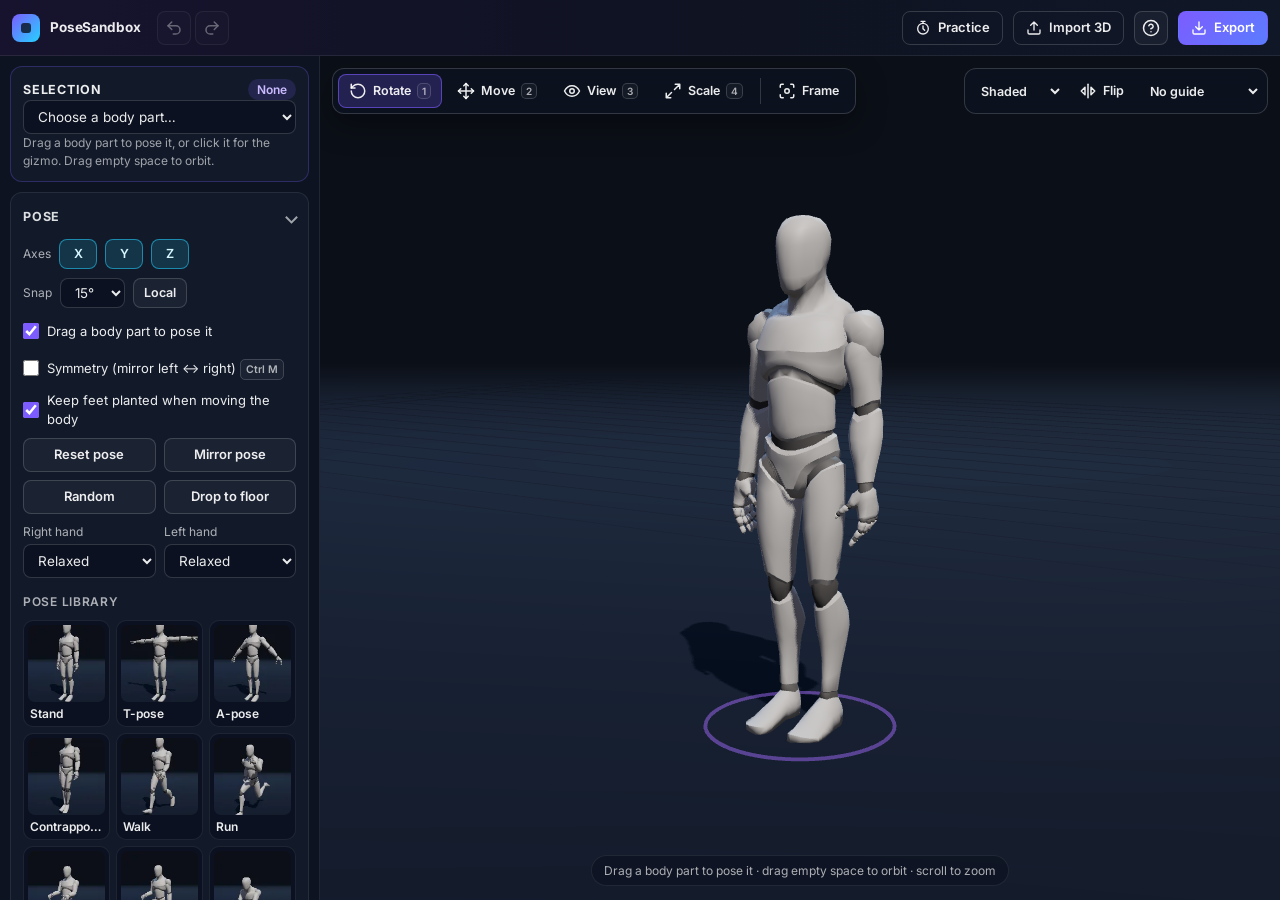
==== commit cc447a37: "Gesture practice: timed poses with a countdown Practice (top bar) runs a life-drawing warm-up: a new" ====
--- a/app.html
+++ b/app.html
@@ -38,6 +38,10 @@
       <symbol id="i-copy" viewBox="0 0 24 24"><rect x="9" y="9" width="13" height="13" rx="2"/><path d="M5 15H4a2 2 0 0 1-2-2V4a2 2 0 0 1 2-2h9a2 2 0 0 1 2 2v1"/></symbol>
       <symbol id="i-x" viewBox="0 0 24 24"><path d="M18 6 6 18M6 6l12 12"/></symbol>
       <symbol id="i-flip" viewBox="0 0 24 24"><path d="M12 3v18"/><path d="M8 7 3 12l5 5V7zM16 7l5 5-5 5V7z"/></symbol>
+      <symbol id="i-timer" viewBox="0 0 24 24"><circle cx="12" cy="13" r="8"/><path d="M12 9v4l2.5 2.5M9 2h6M12 2v3"/></symbol>
+      <symbol id="i-pause" viewBox="0 0 24 24"><path d="M9 5v14M15 5v14"/></symbol>
+      <symbol id="i-next" viewBox="0 0 24 24"><path d="m6 5 9 7-9 7zM18 5v14"/></symbol>
+      <symbol id="i-prev" viewBox="0 0 24 24"><path d="m18 5-9 7 9 7zM6 5v14"/></symbol>
       <symbol id="i-sliders" viewBox="0 0 24 24"><path d="M4 21v-7M4 10V3M12 21v-9M12 8V3M20 21v-5M20 12V3M1 14h6M9 8h6M17 16h6"/></symbol>
     </defs>
   </svg>
@@ -49,6 +53,7 @@
       <button class="iconbtn" id="btnRedo" type="button" aria-label="Redo" title="Redo (Ctrl+Shift+Z)" disabled><svg><use href="#i-redo"/></svg></button>
     </div>
     <div class="spacer"></div>
+    <button class="btn btn--ghost" id="btnPractice" type="button" title="Timed gesture practice"><svg><use href="#i-timer"/></svg><span class="lbl">Practice</span></button>
     <button class="btn btn--ghost" id="btnImport3D" type="button" title="Import a .glb or .gltf model"><svg><use href="#i-upload"/></svg><span class="lbl">Import 3D</span></button>
     <button class="iconbtn" id="btnHelp" type="button" aria-label="Help and shortcuts" title="Help (?)"><svg><use href="#i-help"/></svg></button>
     <button class="btn btn--primary" id="btnExport" type="button" title="Export PNG (Ctrl+E)"><svg><use href="#i-download"/></svg><span class="lbl">Export</span></button>
@@ -232,6 +237,14 @@
         <select id="guideSelect" class="select select--sm" title="Framing guide — Export crops to it"></select>
       </div>
       <div class="guide" id="guide" hidden></div>
+      <div class="practice" id="practice" hidden>
+        <div class="practice__clock" aria-hidden="true"><svg viewBox="0 0 36 36"><circle class="track" cx="18" cy="18" r="15.915"/><circle id="prRing" cx="18" cy="18" r="15.915" pathLength="100"/></svg></div>
+        <div class="practice__text"><strong id="prTime" role="timer">0:30</strong><span id="prCount">1 / 10</span></div>
+        <button class="iconbtn" id="prPrev" type="button" aria-label="Previous pose" title="Previous pose (←)"><svg><use href="#i-prev"/></svg></button>
+        <button class="iconbtn" id="prPause" type="button" aria-label="Pause" aria-pressed="false" title="Pause (Space)"><svg><use href="#i-pause"/></svg></button>
+        <button class="iconbtn" id="prNext" type="button" aria-label="Next pose" title="Next pose (→)"><svg><use href="#i-next"/></svg></button>
+        <button class="btn" id="prExit" type="button" title="End practice (Esc)">End</button>
+      </div>
       <p class="vhint" id="vhint">Drag a body part to pose it · drag empty space to orbit · scroll to zoom</p>
       <div class="perf" id="perf" hidden></div>
       <div class="toast" id="toast" role="status" aria-live="polite"></div>
@@ -259,6 +272,32 @@
         <button class="btn" type="button" id="btnCopyPng"><svg><use href="#i-copy"/></svg>Copy</button>
         <button class="btn btn--primary" type="button" id="btnDownloadPng"><svg><use href="#i-download"/></svg>Download PNG</button>
       </div>
+    </form>
+  </dialog>
+
+  <dialog id="practiceDialog" aria-labelledby="practiceTitle">
+    <form method="dialog" class="dialog">
+      <div class="row row--between"><h2 id="practiceTitle">Gesture practice</h2><button class="iconbtn" value="cancel" aria-label="Close"><svg><use href="#i-x"/></svg></button></div>
+      <p class="hint">A new pose on a timer, like a life-drawing warm-up. Draw fast, don't finish. Your scene comes back when you end.</p>
+      <fieldset class="seg"><legend class="label">Time per pose</legend>
+        <label><input type="radio" name="seconds" value="30" /><span>30 s</span></label>
+        <label><input type="radio" name="seconds" value="60" checked /><span>1 min</span></label>
+        <label><input type="radio" name="seconds" value="120" /><span>2 min</span></label>
+        <label><input type="radio" name="seconds" value="300" /><span>5 min</span></label>
+      </fieldset>
+      <fieldset class="seg"><legend class="label">Poses</legend>
+        <label><input type="radio" name="count" value="5" /><span>5</span></label>
+        <label><input type="radio" name="count" value="10" checked /><span>10</span></label>
+        <label><input type="radio" name="count" value="20" /><span>20</span></label>
+        <label><input type="radio" name="count" value="0" /><span>No end</span></label>
+      </fieldset>
+      <fieldset class="seg"><legend class="label">From</legend>
+        <label><input type="radio" name="source" value="library" checked /><span>Pose library</span></label>
+        <label><input type="radio" name="source" value="saved" /><span>My saved poses</span></label>
+      </fieldset>
+      <label class="toggle"><input type="checkbox" name="angles" checked /><span>A new camera angle for every pose</span></label>
+      <label class="toggle"><input type="checkbox" name="sound" checked /><span>Soft chime when the pose changes</span></label>
+      <div class="row row--end"><button class="btn btn--primary" type="button" id="btnPracticeStart"><svg><use href="#i-timer"/></svg>Start</button></div>
     </form>
   </dialog>
 
@@ -272,6 +311,7 @@
         <li><b>Rotate</b> turns the selected joint. <b>Move</b> on a hand or foot bends the whole limb (IK); on the body it moves the hips with the feet planted; the ring on the floor moves the whole figure.</li>
         <li>Add <b>point and spot lights</b> in Lighting, then place them with Move and aim spots with Rotate.</li>
         <li><b>Look</b> (top right) redraws the picture as flat <b>Values</b>, <b>Ink</b> line art or a <b>Silhouette</b>; <b>Flip</b> mirrors the view; a <b>framing guide</b> shows the crop.</li>
+        <li><b>Practice</b> (top bar) runs timed gesture drawing: a new pose and camera angle every 30 seconds to 5 minutes. <kbd>Space</kbd> pauses, <kbd>←</kbd> <kbd>→</kbd> step, <kbd>Esc</kbd> ends.</li>
         <li><b>Export</b> gives a clean PNG (no gizmo) of what you see — look, flip and crop included — at 1×, 2× or 4×, optionally transparent.</li>
       </ul>
       <table class="keys">
--- a/styles.css
+++ b/styles.css
@@ -130,6 +130,19 @@
   linear-gradient(to right, transparent calc(33.333% - 0.5px), rgba(255,255,255,0.28) calc(33.333% - 0.5px), rgba(255,255,255,0.28) calc(33.333% + 0.5px), transparent calc(33.333% + 0.5px), transparent calc(66.666% - 0.5px), rgba(255,255,255,0.28) calc(66.666% - 0.5px), rgba(255,255,255,0.28) calc(66.666% + 0.5px), transparent calc(66.666% + 0.5px)),
   linear-gradient(to bottom, transparent calc(33.333% - 0.5px), rgba(255,255,255,0.28) calc(33.333% - 0.5px), rgba(255,255,255,0.28) calc(33.333% + 0.5px), transparent calc(33.333% + 0.5px), transparent calc(66.666% - 0.5px), rgba(255,255,255,0.28) calc(66.666% - 0.5px), rgba(255,255,255,0.28) calc(66.666% + 0.5px), transparent calc(66.666% + 0.5px)); mix-blend-mode: difference; }
 .guide--frame { mix-blend-mode: normal; outline: 1px solid rgba(255,255,255,0.7); box-shadow: 0 0 0 9999px rgba(5,8,14,0.6); }
+/* gesture practice: the tools step aside, a clock takes their place */
+.practice { position: absolute; top: 12px; left: 50%; transform: translateX(-50%); display: flex; align-items: center; gap: 8px; padding: 6px 8px 6px 6px; border-radius: 14px; background: rgba(13,19,32,0.86); border: 1px solid var(--line2); backdrop-filter: blur(10px); box-shadow: 0 10px 30px rgba(0,0,0,0.35); }
+.practice__clock svg { width: 44px; height: 44px; stroke-width: 3; transform: rotate(-90deg); display: block; }
+.practice__clock .track { stroke: rgba(255,255,255,0.12); }
+#prRing { stroke: var(--accent2); stroke-dasharray: 100; stroke-dashoffset: 0; transition: stroke-dashoffset .2s linear, stroke .3s; }
+.practice.is-ending #prRing { stroke: var(--danger); }
+.practice.is-paused #prRing { stroke: var(--faint); }
+.practice__text { display: flex; flex-direction: column; min-width: 64px; line-height: 1.15; }
+.practice__text strong { font-size: 22px; font-variant-numeric: tabular-nums; letter-spacing: -0.01em; }
+.practice__text span { font-size: 12px; color: var(--muted); }
+.practice .iconbtn[aria-pressed="true"] { background: rgba(36,210,255,0.14); border-color: rgba(36,210,255,0.55); }
+.is-practice .panel, .is-practice .vbar, .is-practice .vhint, .is-practice .group, .is-practice #btnImport3D, .is-practice #btnPractice { display: none; }
+.is-practice .layout { grid-template-columns: minmax(0, 1fr); }
 .vhint { position: absolute; left: 50%; bottom: 14px; transform: translateX(-50%); margin: 0; padding: 6px 12px; border-radius: 999px; background: rgba(13,19,32,0.72); border: 1px solid var(--line); font-size: 12px; color: var(--muted); white-space: nowrap; max-width: calc(100% - 24px); overflow: hidden; text-overflow: ellipsis; pointer-events: none; }
 .perf { position: absolute; top: 12px; right: 12px; font: 12px/1.4 ui-monospace, Consolas, monospace; color: #bfe9ff; background: rgba(0,0,0,0.5); padding: 6px 9px; border-radius: 8px; pointer-events: none; }
 .toast { position: absolute; left: 50%; bottom: 52px; transform: translate(-50%, 8px); opacity: 0; transition: opacity .18s, transform .18s; background: #1b2540; border: 1px solid var(--line2); padding: 8px 14px; border-radius: 10px; font-weight: 600; pointer-events: none; max-width: calc(100% - 24px); text-align: center; }
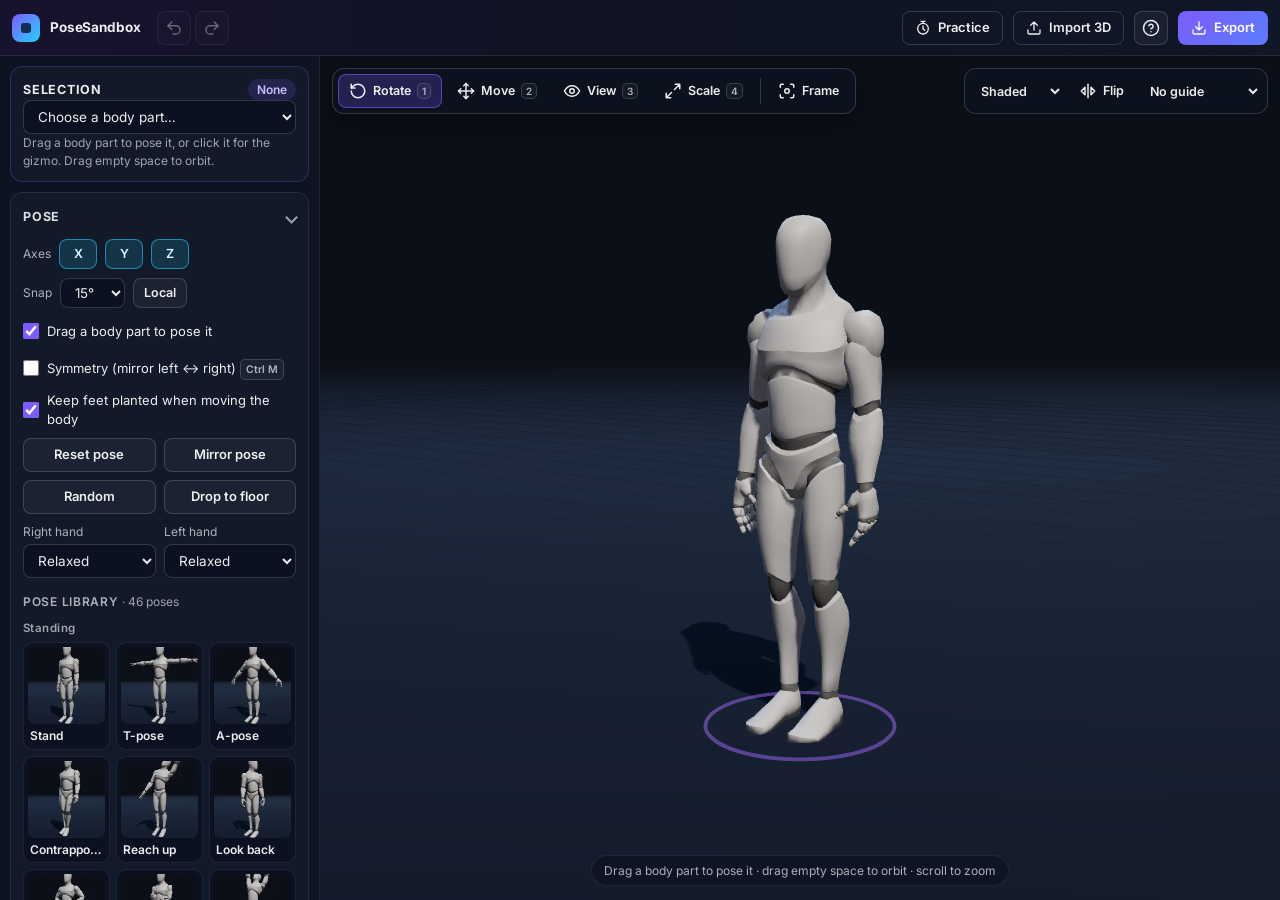
==== commit 0b6ca0c5: "Pose library: 46 poses under four headings 29 new poses (hands on hips, arms crossed, think, salute," ====
--- a/app.html
+++ b/app.html
@@ -110,7 +110,7 @@
               <label class="field"><span class="label">Right hand</span><select id="handR" class="select" data-side="l"></select></label>
               <label class="field"><span class="label">Left hand</span><select id="handL" class="select" data-side="r"></select></label>
             </div>
-            <h3 class="sub">Pose library</h3>
+            <h3 class="sub">Pose library <span class="count" id="presetCount"></span></h3>
             <div class="tiles" id="presetGrid" aria-label="Pose library"></div>
           </div>
         </details>
--- a/styles.css
+++ b/styles.css
@@ -80,6 +80,7 @@
 .grid3 { display: grid; grid-template-columns: repeat(3, 1fr); gap: 6px; }
 .grid3 .btn { padding: 0 6px; font-size: 12.5px; }
 .sub { margin: 6px 0 0; font-size: 12px; color: var(--muted); font-weight: 600; text-transform: uppercase; letter-spacing: 0.06em; }
+.sub .count { text-transform: none; letter-spacing: 0; font-weight: 400; color: var(--faint); }
 .label { font-size: 12px; color: var(--muted); }
 .hint { margin: 0; font-size: 12px; color: var(--faint); }
 .field { display: flex; flex-direction: column; gap: 4px; min-width: 0; }
@@ -97,7 +98,9 @@
 .studio-row input[type="range"] { width: 100%; accent-color: var(--accent); }
 
 /* tiles (presets, gallery) */
-.tiles { display: grid; grid-template-columns: repeat(auto-fill, minmax(84px, 1fr)); gap: 6px; }
+.tiles { display: grid; grid-template-columns: repeat(auto-fill, minmax(76px, 1fr)); gap: 6px; }
+.tiles__head { grid-column: 1 / -1; margin: 6px 0 0; font-size: 11.5px; font-weight: 600; color: var(--faint); letter-spacing: 0.04em; }
+.tiles__head:first-child { margin-top: 0; }
 .tile { display: flex; flex-direction: column; align-items: stretch; gap: 3px; padding: 4px; border-radius: 10px; border: 1px solid var(--line); background: #0b1120; cursor: pointer; text-align: left; min-width: 0; }
 .tile img { width: 100%; aspect-ratio: 1; object-fit: cover; border-radius: 7px; background: #0f1625; display: block; }
 .tile__name { font-size: 12px; font-weight: 600; white-space: nowrap; overflow: hidden; text-overflow: ellipsis; padding: 0 2px; }
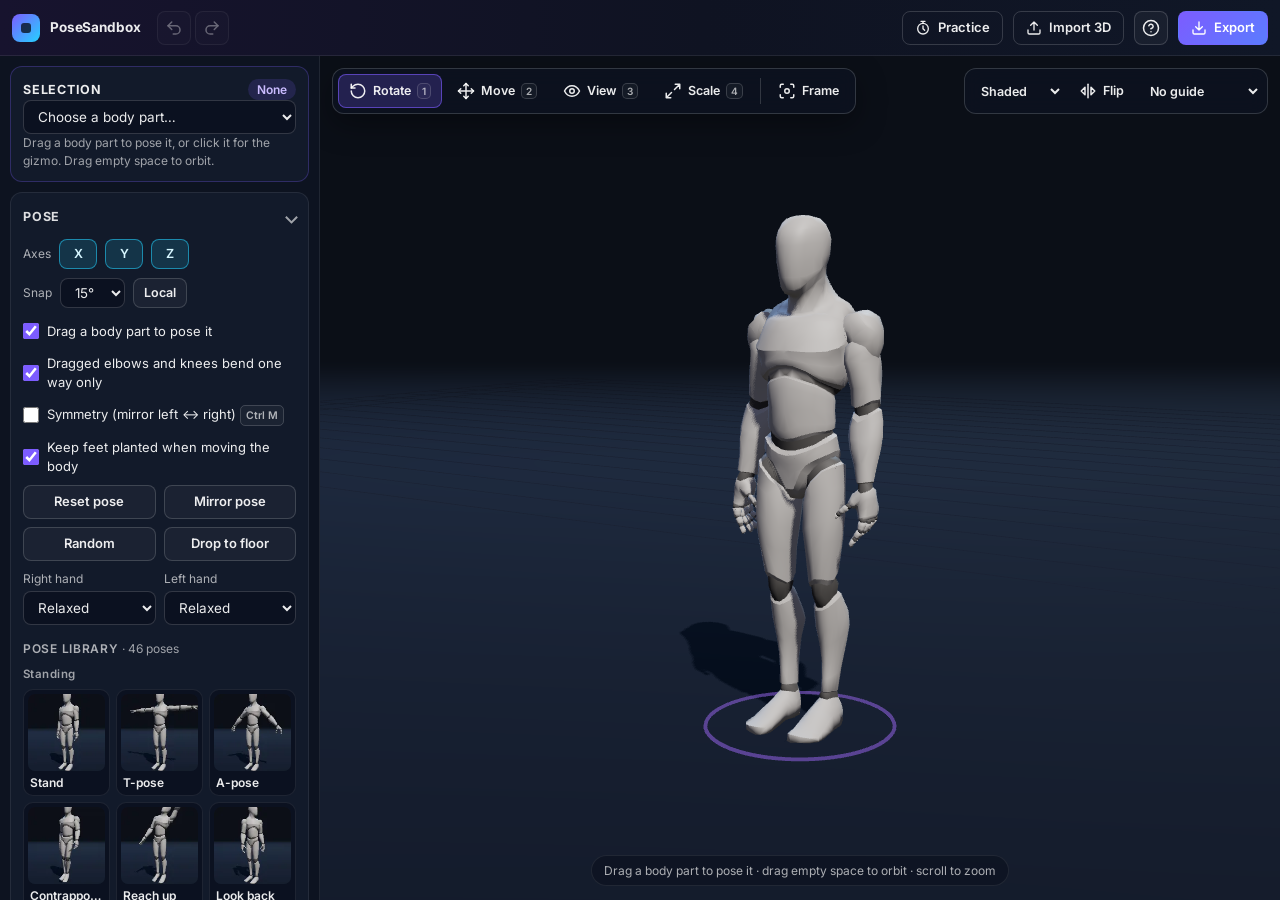
==== commit 35db39ad: "Elbows and knees are real hinges when you drag Pulling a hand or foot now also twists the upper arm " ====
--- a/app.html
+++ b/app.html
@@ -42,6 +42,7 @@
       <symbol id="i-pause" viewBox="0 0 24 24"><path d="M9 5v14M15 5v14"/></symbol>
       <symbol id="i-next" viewBox="0 0 24 24"><path d="m6 5 9 7-9 7zM18 5v14"/></symbol>
       <symbol id="i-prev" viewBox="0 0 24 24"><path d="m18 5-9 7 9 7zM6 5v14"/></symbol>
+      <symbol id="i-link" viewBox="0 0 24 24"><path d="M10 13a5 5 0 0 0 7.5.5l3-3a5 5 0 0 0-7-7l-1.7 1.7"/><path d="M14 11a5 5 0 0 0-7.5-.5l-3 3a5 5 0 0 0 7 7l1.7-1.7"/></symbol>
       <symbol id="i-sliders" viewBox="0 0 24 24"><path d="M4 21v-7M4 10V3M12 21v-9M12 8V3M20 21v-5M20 12V3M1 14h6M9 8h6M17 16h6"/></symbol>
     </defs>
   </svg>
@@ -98,6 +99,7 @@
               <button class="chip" id="btnSpace" type="button" aria-pressed="false" title="Gizmo axes follow the part (Local) or the world">Local</button>
             </div>
             <label class="toggle"><input type="checkbox" id="togGrab" checked /><span>Drag a body part to pose it</span></label>
+            <label class="toggle"><input type="checkbox" id="togLimits" checked /><span>Dragged elbows and knees bend one way only</span></label>
             <label class="toggle"><input type="checkbox" id="togSym" /><span>Symmetry (mirror left ↔ right) <kbd>Ctrl M</kbd></span></label>
             <label class="toggle"><input type="checkbox" id="togPin" checked /><span>Keep feet planted when moving the body</span></label>
             <div class="grid2">
@@ -147,8 +149,8 @@
           <summary>Lighting</summary>
           <div class="stack">
             <div class="grid2">
-              <label class="field"><span class="label">Studio preset</span><select id="lightPreset" class="select"><option value="studio">Studio</option><option value="flat">Flat</option><option value="moody">Moody</option><option value="rim">Rim</option><option value="sunset">Sunset</option></select></label>
-              <label class="field"><span class="label">Key from</span><select id="keyDir" class="select"><option value="front_right">Front right</option><option value="front_left">Front left</option><option value="front">Front</option><option value="left">Side left</option><option value="right">Side right</option><option value="top">Top</option><option value="back_right">Back right</option><option value="back_left">Back left</option></select></label>
+              <label class="field"><span class="label">Studio preset</span><select id="lightPreset" class="select"><optgroup label="Studio"><option value="studio">Studio</option><option value="flat">Flat</option><option value="moody">Moody</option><option value="rim">Rim</option><option value="sunset">Sunset</option></optgroup><optgroup label="Portrait patterns"><option value="rembrandt">Rembrandt</option><option value="loop">Loop</option><option value="butterfly">Butterfly</option><option value="split">Split</option><option value="backlit">Backlit</option><option value="under">From below</option><option value="noon">High noon</option></optgroup></select></label>
+              <label class="field"><span class="label">Key from</span><select id="keyDir" class="select"><option value="front_right">Front right</option><option value="front_left">Front left</option><option value="front">Front</option><option value="left">Side left</option><option value="right">Side right</option><option value="top">Top</option><option value="back_right">Back right</option><option value="back_left">Back left</option><option value="high_side">High side</option><option value="back">Behind</option><option value="below">Below</option></select></label>
             </div>
             <div id="studioRows" class="stack stack--tight"></div>
 
@@ -210,6 +212,7 @@
             <label class="field"><span class="label">Notes (saved with the pose)</span><textarea id="poseNotes" class="textarea" rows="2" placeholder="e.g. hero pose, low angle"></textarea></label>
             <button class="btn btn--primary" id="btnSaveGallery" type="button">Save to gallery <kbd>Ctrl S</kbd></button>
             <div class="grid2"><button class="btn" id="btnSaveFile" type="button">Save file (.json)</button><button class="btn" id="btnOpenFile" type="button">Open files</button></div>
+            <button class="btn" id="btnShare" type="button" title="The whole scene, packed into a link"><svg><use href="#i-link"/></svg>Copy a link to this scene</button>
             <input id="filePose" type="file" accept=".json,application/json" multiple hidden />
             <div class="tiles" id="poseGallery" aria-label="Saved poses"></div>
             <div class="grid3"><button class="btn" id="btnRename" type="button">Rename</button><button class="btn" id="btnDeletePose" type="button">Delete</button><button class="btn" id="btnExportGallery" type="button">Export all</button></div>
@@ -326,7 +329,7 @@
         <tr><td><kbd>Ctrl S</kbd> · <kbd>Ctrl E</kbd></td><td>Save to gallery · Export</td></tr>
         <tr><td><kbd>Esc</kbd></td><td>Deselect</td></tr>
       </table>
-      <p class="hint">Your work is kept in this browser between visits. Use “Save file” or “Export all” for a backup.</p>
+      <p class="hint">Your work is kept in this browser between visits. Use “Save file” or “Export all” for a backup, or “Copy a link” to send a scene to someone.</p>
     </div>
   </dialog>
 
--- a/styles.css
+++ b/styles.css
@@ -190,6 +190,7 @@
   .vbtn span, .vbtn kbd { display: none; }
   .vopts { top: 62px; left: 50%; transform: translateX(-50%); }
   .vopts .vbtn span { display: none; }
+  .is-practice .vopts { top: 80px; }
   .vhint { bottom: 64px; }
   .toast { bottom: 100px; }
 }
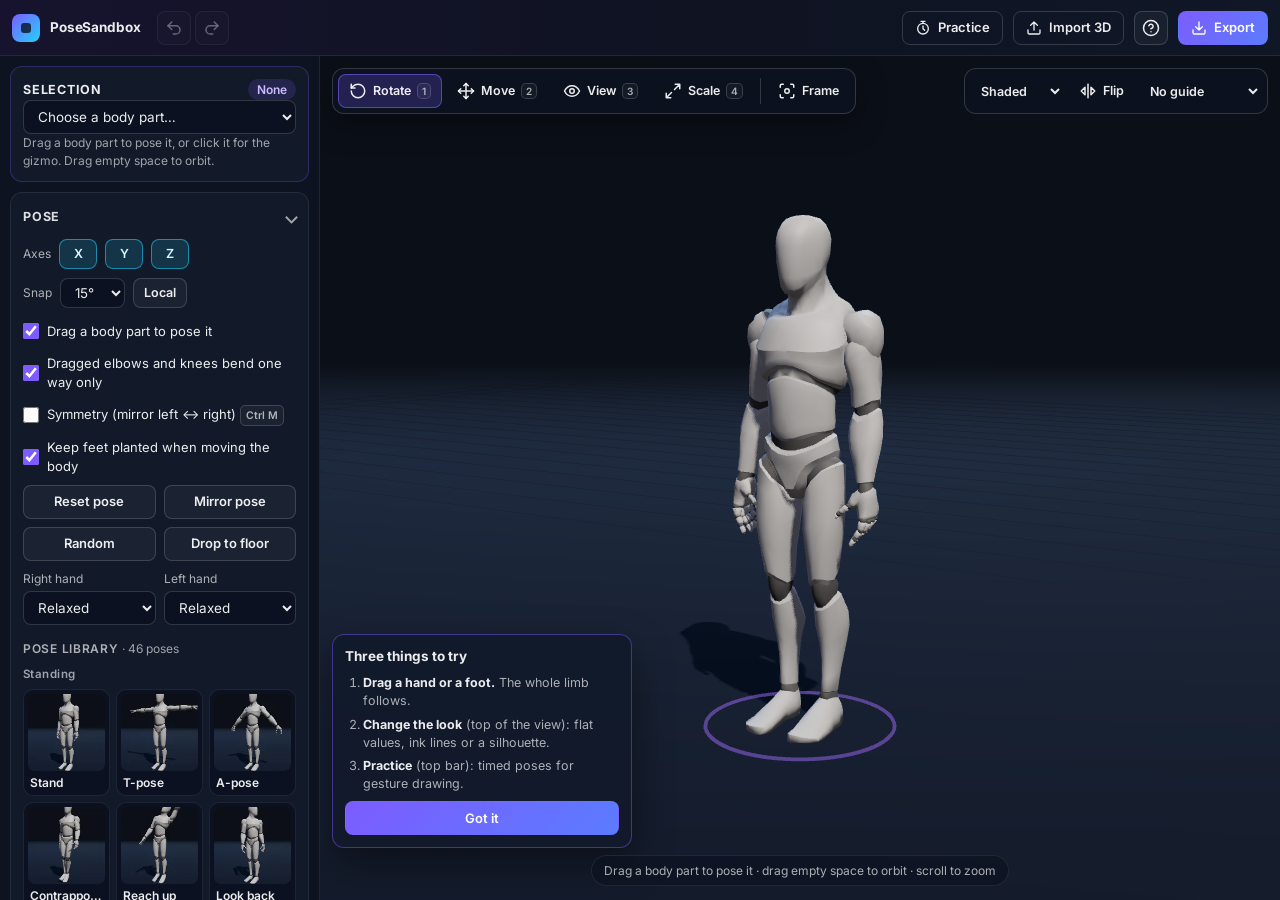
==== commit c5dab1ca: "Body proportions, and a first-visit tips card Figure & scene > Proportions: Standard, Heroic, Slende" ====
--- a/app.html
+++ b/app.html
@@ -124,6 +124,17 @@
               <label class="field"><span class="label">Build</span><select id="figBuild" class="select"></select></label>
               <label class="field"><span class="label">Material</span><select id="figSkin" class="select"></select></label>
             </div>
+            <label class="field"><span class="label">Proportions</span><select id="figProp" class="select"></select></label>
+            <details class="more">
+              <summary>Adjust proportions</summary>
+              <div class="stack stack--tight">
+                <label class="slider"><span class="label">Head</span><input type="range" id="pr_head" min="0.7" max="2" step="0.01" /><output></output></label>
+                <label class="slider"><span class="label">Torso</span><input type="range" id="pr_torso" min="0.6" max="1.3" step="0.01" /><output></output></label>
+                <label class="slider"><span class="label">Arms</span><input type="range" id="pr_arms" min="0.5" max="1.3" step="0.01" /><output></output></label>
+                <label class="slider"><span class="label">Legs</span><input type="range" id="pr_legs" min="0.45" max="1.35" step="0.01" /><output></output></label>
+                <label class="slider"><span class="label">Bulk</span><input type="range" id="pr_bulk" min="0.7" max="1.5" step="0.01" /><output></output></label>
+              </div>
+            </details>
             <p class="hint" id="figCount">One figure</p>
             <div class="grid2"><button class="btn" id="btnAddFigure" type="button">Add figure</button><button class="btn btn--danger" id="btnRemoveFigure" type="button" disabled>Remove figure</button></div>
             <label class="field"><span class="label">Background</span><select id="bgTone" class="select"></select></label>
@@ -248,6 +259,15 @@
         <button class="iconbtn" id="prNext" type="button" aria-label="Next pose" title="Next pose (→)"><svg><use href="#i-next"/></svg></button>
         <button class="btn" id="prExit" type="button" title="End practice (Esc)">End</button>
       </div>
+      <aside class="tips" id="tips" hidden aria-label="First steps">
+        <strong>Three things to try</strong>
+        <ol>
+          <li><b>Drag a hand or a foot.</b> The whole limb follows.</li>
+          <li><b>Change the look</b> (top of the view): flat values, ink lines or a silhouette.</li>
+          <li><b>Practice</b> (top bar): timed poses for gesture drawing.</li>
+        </ol>
+        <button class="btn btn--primary" id="btnTips" type="button">Got it</button>
+      </aside>
       <p class="vhint" id="vhint">Drag a body part to pose it · drag empty space to orbit · scroll to zoom</p>
       <div class="perf" id="perf" hidden></div>
       <div class="toast" id="toast" role="status" aria-live="polite"></div>
--- a/styles.css
+++ b/styles.css
@@ -70,6 +70,9 @@
 .inspector { border-color: rgba(124,92,255,0.28); }
 .badge { font-size: 12px; font-weight: 600; color: #cbbcff; background: rgba(124,92,255,0.16); border-radius: 999px; padding: 2px 9px; max-width: 60%; overflow: hidden; text-overflow: ellipsis; white-space: nowrap; }
 
+.more > summary { cursor: pointer; font-size: 12px; color: var(--accent2); list-style: none; }
+.more > summary::-webkit-details-marker { display: none; }
+.more[open] > summary { margin-bottom: 8px; }
 .stack { display: flex; flex-direction: column; gap: 9px; }
 .stack--tight { gap: 6px; }
 .row { display: flex; align-items: center; gap: 8px; flex-wrap: wrap; }
@@ -146,6 +149,10 @@
 .practice .iconbtn[aria-pressed="true"] { background: rgba(36,210,255,0.14); border-color: rgba(36,210,255,0.55); }
 .is-practice .panel, .is-practice .vbar, .is-practice .vhint, .is-practice .group, .is-practice #btnImport3D, .is-practice #btnPractice { display: none; }
 .is-practice .layout { grid-template-columns: minmax(0, 1fr); }
+.tips { position: absolute; left: 12px; bottom: 52px; width: min(300px, calc(100% - 24px)); padding: 12px; border-radius: 12px; background: rgba(17,26,43,0.94); border: 1px solid rgba(124,92,255,0.45); box-shadow: 0 16px 40px rgba(0,0,0,0.45); display: flex; flex-direction: column; gap: 8px; }
+.tips ol { margin: 0; padding-left: 18px; display: flex; flex-direction: column; gap: 5px; color: var(--muted); font-size: 12.5px; }
+.tips b { color: var(--text); }
+.is-practice .tips { display: none; }
 .vhint { position: absolute; left: 50%; bottom: 14px; transform: translateX(-50%); margin: 0; padding: 6px 12px; border-radius: 999px; background: rgba(13,19,32,0.72); border: 1px solid var(--line); font-size: 12px; color: var(--muted); white-space: nowrap; max-width: calc(100% - 24px); overflow: hidden; text-overflow: ellipsis; pointer-events: none; }
 .perf { position: absolute; top: 12px; right: 12px; font: 12px/1.4 ui-monospace, Consolas, monospace; color: #bfe9ff; background: rgba(0,0,0,0.5); padding: 6px 9px; border-radius: 8px; pointer-events: none; }
 .toast { position: absolute; left: 50%; bottom: 52px; transform: translate(-50%, 8px); opacity: 0; transition: opacity .18s, transform .18s; background: #1b2540; border: 1px solid var(--line2); padding: 8px 14px; border-radius: 10px; font-weight: 600; pointer-events: none; max-width: calc(100% - 24px); text-align: center; }
@@ -191,6 +198,7 @@
   .vopts { top: 62px; left: 50%; transform: translateX(-50%); }
   .vopts .vbtn span { display: none; }
   .is-practice .vopts { top: 80px; }
+  .tips { bottom: 108px; }
   .vhint { bottom: 64px; }
   .toast { bottom: 100px; }
 }
